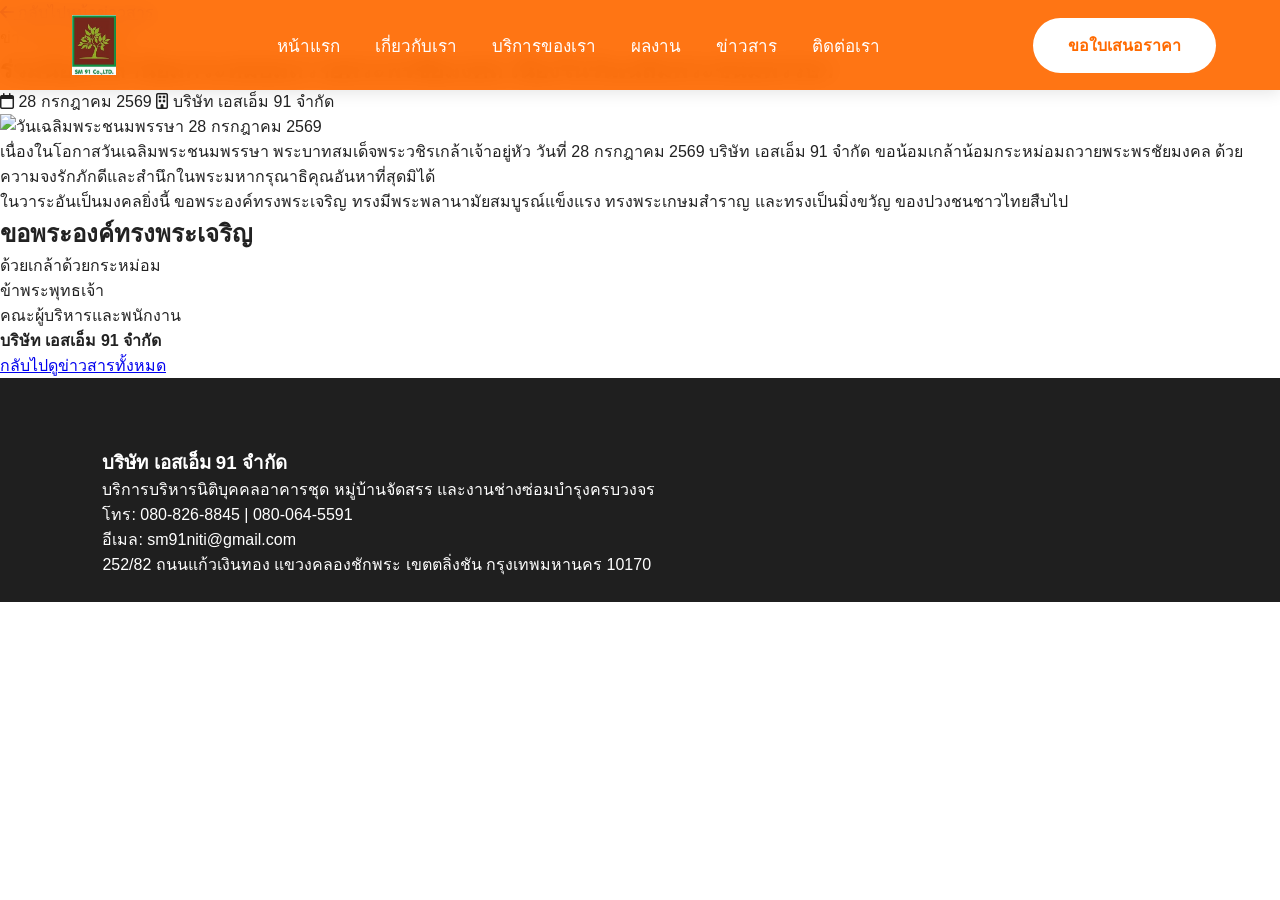
==== news-king-birthday-2026.html @ 4cb9921c "Add files via upload" ====
<!DOCTYPE html>
<html lang="th">
<head>
    <meta charset="UTF-8">
    <meta name="viewport" content="width=device-width, initial-scale=1.0">

    <title>วันเฉลิมพระชนมพรรษา 28 กรกฎาคม 2569 | บริษัท เอสเอ็ม 91 จำกัด</title>

    <meta
        name="description"
        content="บริษัท เอสเอ็ม 91 จำกัด ร่วมน้อมเกล้าน้อมกระหม่อมถวายพระพรชัยมงคล เนื่องในวันเฉลิมพระชนมพรรษา 28 กรกฎาคม 2569"
    >

    <link rel="stylesheet" href="css/style.css">
    <link rel="stylesheet" href="css/responsive.css">
<link rel="stylesheet"
href="https://cdnjs.cloudflare.com/ajax/libs/font-awesome/6.7.2/css/all.min.css"></head>

<body>

<header>
    <nav class="navbar">
        <a href="index.html" class="logo">
            <img src="images/logo.png" alt="SM91 Logo">
        </a>

        <ul class="nav-menu">
            <li><a href="index.html">หน้าแรก</a></li>
            <li><a href="about.html">เกี่ยวกับเรา</a></li>
            <li><a href="services.html">บริการของเรา</a></li>
            <li><a href="portfolio.html">ผลงาน</a></li>
            <li><a href="news.html" class="active">ข่าวสาร</a></li>
            <li><a href="contact.html">ติดต่อเรา</a></li>
        </ul>

        <a href="quotation.html" class="quote-btn">ขอใบเสนอราคา</a>
    </nav>
</header>

<main class="article-page">

    <article class="article-container">

        <a href="news.html" class="back-to-news">
            <i class="fa-solid fa-arrow-left"></i>
            กลับไปหน้าข่าวสาร
        </a>

        <div class="article-header">

            <span class="article-category">
                ข่าวประชาสัมพันธ์
            </span>

            <h1>
                ร่วมน้อมเกล้าน้อมกระหม่อมถวายพระพรชัยมงคล
                เนื่องในวันเฉลิมพระชนมพรรษา
            </h1>

            <div class="article-meta">
                <span>
                    <i class="fa-regular fa-calendar"></i>
                    28 กรกฎาคม 2569
                </span>

                <span>
                    <i class="fa-regular fa-building"></i>
                    บริษัท เอสเอ็ม 91 จำกัด
                </span>
            </div>

        </div>

        <div class="article-image-box">
            <img
                src="images/king-birthday-2026.jpg"
                alt="วันเฉลิมพระชนมพรรษา 28 กรกฎาคม 2569"
                class="article-cover"
            >
        </div>

        <div class="article-content">

            <p>
                เนื่องในโอกาสวันเฉลิมพระชนมพรรษา
                พระบาทสมเด็จพระวชิรเกล้าเจ้าอยู่หัว
                วันที่ 28 กรกฎาคม 2569 บริษัท เอสเอ็ม 91 จำกัด
                ขอน้อมเกล้าน้อมกระหม่อมถวายพระพรชัยมงคล
                ด้วยความจงรักภักดีและสำนึกในพระมหากรุณาธิคุณอันหาที่สุดมิได้
            </p>

            <p>
                ในวาระอันเป็นมงคลยิ่งนี้ ขอพระองค์ทรงพระเจริญ
                ทรงมีพระพลานามัยสมบูรณ์แข็งแรง
                ทรงพระเกษมสำราญ และทรงเป็นมิ่งขวัญ
                ของปวงชนชาวไทยสืบไป
            </p>

            <div class="royal-blessing">

                <div class="royal-line"></div>

                <h2>ขอพระองค์ทรงพระเจริญ</h2>

                <p>
                    ด้วยเกล้าด้วยกระหม่อม
                </p>

                <p>
                    ข้าพระพุทธเจ้า<br>
                    คณะผู้บริหารและพนักงาน<br>
                    <strong>บริษัท เอสเอ็ม 91 จำกัด</strong>
                </p>

                <div class="royal-line"></div>

            </div>

        </div>

        <div class="article-footer-nav">
            <a href="news.html" class="article-back-btn">
                กลับไปดูข่าวสารทั้งหมด
            </a>
        </div>

    </article>

</main>

<footer class="footer article-footer">
    <div class="footer-content">
        <h3>บริษัท เอสเอ็ม 91 จำกัด</h3>

        <p>
            บริการบริหารนิติบุคคลอาคารชุด หมู่บ้านจัดสรร
            และงานช่างซ่อมบำรุงครบวงจร
        </p>

        <p>โทร: 080-826-8845 | 080-064-5591</p>
        <p>อีเมล: sm91niti@gmail.com</p>

        <p>
            252/82 ถนนแก้วเงินทอง แขวงคลองชักพระ
            เขตตลิ่งชัน กรุงเทพมหานคร 10170
        </p>
    </div>
</footer>

</body>
</html>
---- css/style.css ----
/* ==========================
   RESET
========================== */

*{
    margin:0;
    padding:0;
    box-sizing:border-box;
}

html{
    scroll-behavior:smooth;
}

body{
    font-family:"Noto Sans Thai",sans-serif;
    background:#ffffff;
    color:#222;
}


/* ==========================
   NAVBAR
========================== */

header{

    position:fixed;

    width:100%;

    top:0;

    left:0;

    z-index:999;

    background:rgba(255,106,0,.92);

    backdrop-filter:blur(10px);

    box-shadow:0 3px 15px rgba(0,0,0,.1);

}

.navbar{

    width:90%;

    max-width:1400px;

    margin:auto;

    height:90px;

    display:flex;

    justify-content:space-between;

    align-items:center;

}

.logo{
    display:flex;
    align-items:center;
    gap:15px;
}

.logo img{
    width:60px;
    height:60px;
    object-fit:contain;
}

.logo h2{
    color:white;
    font-size:28px;
    margin:0;
}

.logo p{
    color:white;
    font-size:13px;
    margin:0;
}

.navbar ul{
    display:flex;
    list-style:none;
    gap:35px;
    margin:0;
    padding:0;
}

.navbar ul a{

    color:#fff;

    text-decoration:none;

    font-size:17px;

    transition:.3s;

}

.navbar ul a:hover{

    color:#ffe0c4;

}

.quote-btn{

    background:#fff;

    color:#ff6a00;

    padding:15px 35px;

    border-radius:50px;

    text-decoration:none;

    font-weight:bold;

    transition:.3s;

}

.quote-btn:hover{

    background:#222;

    color:#fff;

}


/* ==========================
   HERO
========================== */

.hero{

    height:100vh;

    background-image:
    linear-gradient(
    rgba(255,106,0,.75),
    rgba(255,106,0,.65)
    ),
    url("../images/hero.jpg");

    background-size:cover;

    background-position:center;

    display:flex;

    justify-content:flex-start;

    align-items:center;

    padding-left:8%;

    position:relative;

}

.hero-content{

    max-width:700px;

    color:white;

    position:relative;

    z-index:2;

}

.hero-content h4{

    font-size:20px;

    margin-bottom:15px;

}

.hero-content h1{

    font-size:72px;

    line-height:1.15;

    margin-bottom:25px;

}

.hero-content p{

    font-size:22px;

    line-height:1.8;

    margin-bottom:40px;

}


/* ==========================
BUTTON
========================== */

.hero-btn{

    display:flex;

    gap:20px;

}

.btn-orange{

    background:white;

    color:#ff6a00;

    padding:18px 40px;

    text-decoration:none;

    border-radius:50px;

    font-weight:bold;

    transition:.3s;

}

.btn-orange:hover{

    background:#222;

    color:white;

}

.btn-white{

    border:2px solid white;

    color:white;

    padding:18px 40px;

    border-radius:50px;

    text-decoration:none;

    transition:.3s;

}

.btn-white:hover{

    background:white;

    color:#ff6a00;

}


/* ==========================
RESPONSIVE
========================== */

@media(max-width:992px){

.navbar ul{

display:none;

}

.hero-content h1{

font-size:48px;

}

.hero-content p{

font-size:18px;

}

.hero-btn{

flex-direction:column;

}

}

/* ==========================
   SERVICES
========================== */

.services{
    padding:100px 8%;
    background:#fff;
}

.section-title{
    text-align:center;
    margin-bottom:60px;
}

.section-title span{
    color:#ff6a00;
    font-size:18px;
    font-weight:600;
}

.section-title h2{
    font-size:52px;
    margin-top:15px;
    color:#222;
}

.service-box{
    display:grid;
    grid-template-columns:repeat(3, minmax(280px, 320px));
    justify-content:center;
    gap:30px;
}

.service-card{
    background:#fff;
    padding:45px 30px;
    border-radius:18px;
    text-align:center;
    box-shadow:0 10px 30px rgba(0,0,0,0.08);

transition:0.3s;
cursor:pointer;
}

.service-card:hover{
    transform:translateY(-10px);
    box-shadow:0 20px 40px rgba(0,0,0,0.12);
}

.service-card i{
    font-size:50px;
    color:#ff6a00;
    margin-bottom:25px;
}

.service-card h3{
    font-size:20px;
    margin-bottom:15px;
    color:#222;
}

.service-card p{
    font-size:16px;
    line-height:1.8;
    color:#555;
}

/* ==========================
   PORTFOLIO
========================== */

.portfolio{
    padding:80px 8% 70px;
    background:#fff;
    position:relative;
}

.portfolio-box{
    overflow:hidden;
    width:100%;
    position:relative;
}

.portfolio-track{
    display:flex;
    gap:30px;
    transition:transform .5s ease;
}

.portfolio-card{
     min-width:calc((100% - 60px) / 3);
    background:#fff;
    border-radius:20px;
    overflow:hidden;
    box-shadow:0 10px 30px rgba(0,0,0,.08);
}

.portfolio-card img{
    width:100%;
    height:260px;
    object-fit:cover;
    border-radius:8px;
}

.portfolio-card h3{
    padding:20px 25px 25px;
    font-size:20px;
    color:#222;
}
/* ===== Slider Button ===== */

.portfolio{
    position:relative;
}

.slider-btn{
    position:absolute;
    top:34%;
    transform:translateY(-50%);
    width:55px;
    height:55px;
    border-radius:50%;
    border:none;
    background:#ff6a00;
    color:#fff;
    font-size:34px;
    cursor:pointer;
    z-index:10;
    box-shadow:0 10px 25px rgba(0,0,0,.18);
    transition:.3s;
}

.slider-btn:hover{
    background:#222;
    transform:translateY(-50%) scale(1.08);
}

.slider-btn.prev{
    left:55px;
}

.slider-btn.next{
    right:55px;
}

.slider-dots{
    display:flex;
    justify-content:center;
    gap:10px;
    margin-top:30px;
    position:relative;
    z-index:2;
}

.dot{
    width:10px;
    height:10px;
    border-radius:50%;
    background:#ddd;
}

.dot.active{
    background:#ff6a00;
}


/* =========================
   ABOUT
========================= */

.about{
    padding:120px 8%;
    display:flex;
    align-items:center;
    justify-content:space-between;
    gap:70px;
    background:#fff;
}

.about-image{
    flex:1;
}

.about-image img{
    width:100%;
    border-radius:20px;
    box-shadow:0 15px 35px rgba(0,0,0,.15);
    transition:.4s;
    cursor:pointer;
}
.about-image img:hover{
    transform:scale(1.05);
}

.about-content{
    flex:1;
}

.about-content span{
    color:#ff6a00;
    font-weight:600;
    font-size:18px;
}

.about-content h2{
    font-size:48px;
    margin:20px 0;
    color:#222;
}

.about-content p{
    color:#666;
    line-height:1.8;
    margin-bottom:25px;
}

.about-content ul{
    list-style:none;
    padding:0;
}

.about-content li{
    margin-bottom:15px;
    font-size:18px;
    color:#333;
}
.about-content li::before{
    content:"✔";
    color:#ff6a00;
    font-weight:bold;
    margin-right:10px;
}

.about-btn{
    display:inline-block;
    margin-top:35px;
    padding:16px 36px;
    background:#ff6a00;
    color:#fff;
    text-decoration:none;
    border-radius:50px;
    font-weight:600;
    transition:.3s;
}

.about-btn:hover{
    background:#222;
    transform:translateY(-3px);
}

/* ==========================
   CONTACT
========================== */

.contact{
    padding:100px 8%;
    background:#f8f8f8;
    text-align:center;
}

.contact-box{
    display:grid;
    grid-template-columns:repeat(5,1fr);
    gap:30px;
    margin-top:60px;
}

.contact-card{
    background:#fff;
    padding:30px 20px;
min-height:420px;
    border-radius:20px;
    text-align:center;
    box-shadow:0 10px 30px rgba(0,0,0,.08);
    transition:.3s;
}

.contact-card:hover{
    transform:translateY(-10px);
    box-shadow:0 20px 40px rgba(0,0,0,.15);
}

.contact-card h3{
    color:#ff6a00;
    font-size:24px;
    margin-bottom:20px;
}

.contact-card p{
    color:#555;
    font-size:17px;
    line-height:1.8;
}

.contact-card i{
    width:70px;
    height:70px;
    line-height:70px;
    background:#ff6a00;
    color:#fff;
    border-radius:50%;
    font-size:30px;
    text-align:center;
    margin-bottom:20px;
}

.contact-btn{
    display:inline-block;
    margin-top:20px;
    padding:12px 28px;
    border-radius:40px;
    text-decoration:none;
    font-weight:600;
    transition:.3s;
}

.contact-btn.orange{
    background:#ff6a00;
    color:#fff;
}

.contact-btn.orange:hover{
    background:#222;
}

.contact-btn.line{
    background:#06C755;
    color:#fff;
}

.contact-btn.line:hover{
    background:#04a847;
}

.line-qr{
    width:120px;
    height:120px;
    display:block;
    margin:15px auto;
    object-fit:contain;
    border-radius:10px;
}

/* ==========================
   FOOTER
========================== */

.footer{
    background:#1f1f1f;
    color:#fff;
    padding:70px 8% 25px;
}

.footer-box{
    display:grid;
    grid-template-columns:repeat(4,1fr);
    gap:40px;
}

.footer-col h3,
.footer-col h4{
    color:#ff6a00;
    margin-bottom:20px;
}

.footer-col p{
    color:#d5d5d5;
    line-height:1.9;
    margin-bottom:10px;
}

.footer-bottom{
    margin-top:40px;
    padding-top:20px;
    border-top:1px solid rgba(255,255,255,.15);
    text-align:center;
    color:#cfcfcf;
}

.footer-social{
    display:flex;
    gap:15px;
    margin-top:25px;
}

.footer-social a{
    width:45px;
    height:45px;
    border-radius:50%;
    background:#333;
    color:#fff;
    display:flex;
    align-items:center;
    justify-content:center;
    text-decoration:none;
    transition:.3s;
    font-size:20px;
}

.footer-social a:hover{
    background:#ff6a00;
    transform:translateY(-5px);
}

/* ==========================
   FLOATING CONTACT
========================== */

.floating-contact{
    position:fixed;
    left:0;
    bottom:0;
    width:100%;
    transform:none;
    display:grid;
    grid-template-columns:repeat(3,1fr);
    gap:0;
    z-index:9999;
}

.floating-contact a{
    color:#fff;
    padding:18px 20px;
    text-align:center;
    text-decoration:none;
    font-weight:600;
    font-size:18px;
    box-shadow:none;
    border-radius:0;
    transition:.3s;
}

.floating-contact a:nth-child(1){
    background:#ff6a00;
}

.floating-contact a:nth-child(2){
    background:#06C755;
}

.floating-contact a:nth-child(3){
    background:#2f63b7;
}

.floating-contact a:hover{
    opacity:.9;
}

.floating-contact i{
    margin-right:10px;
}

/* ==========================
   QUOTATION PAGE
========================== */

.quote-page{
    min-height:100vh;
    background:linear-gradient(135deg,#ff6a00,#ff9a3d);
    display:flex;
    align-items:center;
    justify-content:center;
    padding:60px 8%;
}

.quote-form-box{
    width:100%;
    max-width:650px;
    background:#fff;
    padding:45px;
    border-radius:25px;
    box-shadow:0 20px 50px rgba(0,0,0,.2);
    text-align:center;
}

.quote-form-box h1{
    color:#ff6a00;
    font-size:42px;
    margin-bottom:10px;
}

.quote-form-box p{
    color:#666;
    margin-bottom:30px;
}

.quote-form-box input,
.quote-form-box select,
.quote-form-box textarea{
    width:100%;
    padding:15px;
    margin-bottom:15px;
    border:1px solid #ddd;
    border-radius:12px;
    font-family:"Noto Sans Thai",sans-serif;
    font-size:16px;
}

.quote-form-box button{
    width:100%;
    padding:16px;
    border:none;
    border-radius:50px;
    background:#ff6a00;
    color:#fff;
    font-size:18px;
    font-weight:bold;
    cursor:pointer;
    transition:.3s;
}

.quote-form-box button:hover{
    background:#222;
}

.back-home{
    display:inline-block;
    margin-top:25px;
    color:#ff6a00;
    text-decoration:none;
    font-weight:bold;
}

/* Google Maps */

.contact-map{
    width:100%;
    margin-top:60px;
    border-radius:20px;
    overflow:hidden;
    box-shadow:0 15px 35px rgba(0,0,0,.12);
}

.contact-map iframe{
    width:100%;
    height:450px;
    border:0;
    display:block;
}

/* ==========================
   RESPONSIVE FINAL
========================== */

@media(max-width:992px){

    .navbar{
        height:auto;
        padding:15px 0;
        flex-direction:column;
        gap:15px;
    }

    .navbar ul{
        display:flex;
        flex-wrap:wrap;
        justify-content:center;
        gap:15px;
    }

    .quote-btn{
        padding:12px 25px;
    }

    .hero{
        height:auto;
        padding:160px 8% 80px;
    }

    .hero-content h1{
        font-size:46px;
    }

    .service-box,
    .contact-box,
    .footer-box{
        grid-template-columns:1fr;
    }

     .portfolio-card{
    min-width:100%;
    flex:0 0 100%;
}

    .about{
        flex-direction:column;
        text-align:center;
    }

    .contact-card{
        min-height:auto;
    }

    .floating-contact a{
        font-size:15px;
        padding:14px 10px;
    }
}

@media(max-width:576px){

    .hero-content h1{
        font-size:36px;
    }

    .section-title h2{
        font-size:34px;
    }

    .contact-map iframe{
        height:320px;
    }

    .quote-form-box{
        padding:30px 20px;
    }

    .quote-form-box h1{
        font-size:34px;
    }
}

/* ==========================
   MOBILE MENU
========================== */

.menu-toggle{
    display:none;
    font-size:28px;
    color:#fff;
    cursor:pointer;
}

@media (max-width:992px){

    .menu-toggle{
        display:block;
    }

    .navbar{
        position:relative;
    }

    .navbar ul{
        display:none;
        width:100%;
        flex-direction:column;
        background:#ff6a00;
        padding:20px 0;
        margin-top:15px;
        border-radius:15px;
    }

    .navbar ul.active{
        display:flex;
    }
}

/* LIGHTBOX */

.lightbox{
    display:none;
    position:fixed;
    z-index:10000;
    left:0;
    top:0;
    width:100%;
    height:100%;
    background:rgba(0,0,0,.85);
    align-items:center;
    justify-content:center;
}

.lightbox img{
    max-width:90%;
    max-height:85%;
    border-radius:15px;
}

.lightbox-close{
    position:absolute;
    top:25px;
    right:35px;
    color:#fff;
    font-size:45px;
    cursor:pointer;
}

#home,
#about,
#services,
#portfolio,
#contact{
    scroll-margin-top:120px;
}

/* ===========================
   NEWS
=========================== */

.news{
    padding:100px 8%;
    background:#f9f9f9;
}

.news .section-title{
    text-align:center;
    margin-bottom:60px;
}

.news .section-title span{
    color:#ff6a00;
    font-weight:600;
    letter-spacing:2px;
    text-transform:uppercase;
}

.news .section-title h2{
    font-size:40px;
    margin:15px 0;
    color:#222;
}

.news .section-title p{
    color:#666;
    max-width:700px;
    margin:auto;
    line-height:1.8;
}

.news-box{
    display:grid;
    grid-template-columns:repeat(auto-fit,minmax(320px,1fr));
    gap:30px;
}

.news-card{
    background:#fff;
    border-radius:20px;
    overflow:hidden;
    box-shadow:0 15px 35px rgba(0,0,0,.08);
    transition:.3s;
}

.news-card:hover{
    transform:translateY(-10px);
}

.news-card img{
    width:100%;
    height:230px;
    object-fit:cover;
}

.news-content{
    padding:25px;
}

.news-date{
    color:#ff6a00;
    font-size:14px;
    font-weight:600;
}

.news-content h3{
    margin:15px 0;
    font-size:23px;
    color:#222;
    line-height:1.5;
}

.news-content p{
    color:#666;
    line-height:1.8;
    margin-bottom:25px;
}

.news-btn{
    display:inline-block;
    padding:12px 28px;
    background:#ff6a00;
    color:#fff;
    border-radius:50px;
    text-decoration:none;
    transition:.3s;
}

.news-btn:hover{
    background:#222;
}

/* ==========================
   NEWS PAGE
========================== */

.news-page{
    padding:100px 8%;
    background:#f8f9fa;
}

.news-detail-box{
    display:flex;
    flex-direction:column;
    gap:40px;
    max-width:1100px;
    margin:auto;
}

.news-detail-card{
    background:#fff;
    border-radius:20px;
    overflow:hidden;
    box-shadow:0 10px 30px rgba(0,0,0,.08);
}

.news-detail-card img{
    width:100%;
    height:420px;
    object-fit:cover;
}

.news-detail-card h3{
    padding:30px 30px 10px;
    color:#ff6a00;
    font-size:32px;
}

.news-detail-card p{
    padding:0 30px 30px;
    color:#555;
    line-height:1.9;
    font-size:18px;
}

@media (max-width: 992px){
    .service-box{
        grid-template-columns:1fr;
        justify-items:center;
    }

    .card{
        width:100%;
        max-width:350px;
    }
}

.required{
    color:#e53935;
    font-weight:bold;
    margin-left:4px;
}

.form-group{
    display:flex;
    flex-direction:column;
    margin-bottom:18px;
}

.form-group label{
    font-weight:600;
    margin-bottom:8px;
    color:#333;
}

.quote-form-box label{
    display:block;
    margin:18px 0 8px;
    font-weight:600;
    color:#333;
}

.required::after{
    content:" *";
    color:red;
}

.quote-form-box label{
    display:block;
    text-align:left;
    margin:14px 0 7px;
    font-weight:600;
    color:#333;
}

.red-star{
    color:red;
}
---- css/responsive.css ----
/* ==============================
   รองรับหน้าจอแท็บเล็ตและมือถือ
============================== */

@media (max-width: 992px) {

    header,
    .navbar {
        padding-left: 5%;
        padding-right: 5%;
    }

    .hero {
        min-height: auto;
        padding: 130px 5% 70px;
    }

    .hero-content {
        width: 100%;
        max-width: 700px;
    }

    .hero-content h1 {
        font-size: 42px;
        line-height: 1.3;
    }

    .hero-content p {
        font-size: 18px;
    }

    .services,
    .about,
    .projects,
    .news,
    .contact,
    .quote-section {
        padding-left: 5%;
        padding-right: 5%;
    }

    .service-box {
        grid-template-columns: repeat(2, 1fr);
    }

    .about-container {
        gap: 35px;
    }

    .about-image,
    .about-content {
        width: 100%;
    }
}


/* ==============================
   รองรับหน้าจอมือถือ
============================== */

@media (max-width: 768px) {

    body {
        overflow-x: hidden;
    }

    header,
    .navbar {
        height: auto;
        min-height: 75px;
    }

    .navbar {
        padding: 12px 5%;
        flex-wrap: wrap;
    }

    .logo img {
        max-width: 120px;
        height: auto;
    }

    .nav-links {
    display: none;
    width: 100%;
    flex-direction: column;
    align-items: center;
    gap: 0;
    margin-top: 12px;
}

.nav-links.active {
    display: flex;
}

.menu-toggle {
    display: block;
    cursor: pointer;
    font-size: 26px;
}
    .nav-links li {
        width: 100%;
        text-align: center;
    }

    .nav-links a {
        display: block;
        width: 100%;
        padding: 10px 5px;
    }

    .hero {
        padding: 150px 20px 60px;
        text-align: center;
        background-position: center;
    }

    .hero-content {
        margin: 0 auto;
    }

    .hero-content h1 {
        font-size: 32px;
        line-height: 1.35;
    }

    .hero-content p {
        font-size: 16px;
        line-height: 1.7;
    }

    .hero-buttons {
        display: flex;
        flex-direction: column;
        align-items: center;
        gap: 12px;
    }

    .hero-buttons a,
    .hero-buttons button {
        width: 100%;
        max-width: 300px;
        margin: 0;
    }

    .services,
    .about,
    .projects,
    .news,
    .contact,
    .quote-section {
        padding: 60px 20px;
    }

    .services h2,
    .about h2,
    .projects h2,
    .news h2,
    .contact h2,
    .quote-section h2 {
        font-size: 30px;
        line-height: 1.35;
    }

    .service-box {
        grid-template-columns: 1fr;
        gap: 20px;
    }

    .card {
        padding: 30px 20px;
    }

    .about-container {
        flex-direction: column;
    }

    .about-image img {
        width: 100%;
        height: auto;
    }

    .project-slider,
    .slider-container {
        width: 100%;
        overflow: hidden;
    }

    .project-card,
    .slide {
        min-width: 100%;
    }

    .slider-btn,
    .prev,
    .next {
        width: 42px;
        height: 42px;
    }

    .news-container,
    .news-grid {
        grid-template-columns: 1fr;
    }

    .contact-container {
        flex-direction: column;
    }

    .contact-info,
    .contact-map {
        width: 100%;
    }

    .contact-map iframe {
        width: 100%;
        min-height: 320px;
    }

    .quote-form-box {
        width: 100%;
        padding: 25px 18px;
    }

    .quote-form-box input,
    .quote-form-box select,
    .quote-form-box textarea,
    .quote-form-box button {
        width: 100%;
        box-sizing: border-box;
    }

    footer {
        padding: 35px 20px;
        text-align: center;
    }
}


/* ==============================
   รองรับมือถือหน้าจอเล็ก
============================== */

@media (max-width: 480px) {

    .hero {
        padding-top: 165px;
    }

    .hero-content h1 {
        font-size: 27px;
    }

    .hero-content p {
        font-size: 15px;
    }

    .services h2,
    .about h2,
    .projects h2,
    .news h2,
    .contact h2,
    .quote-section h2 {
        font-size: 26px;
    }

    .card h3 {
        font-size: 21px;
    }

    .quote-form-box {
        padding: 22px 15px;
    }
}
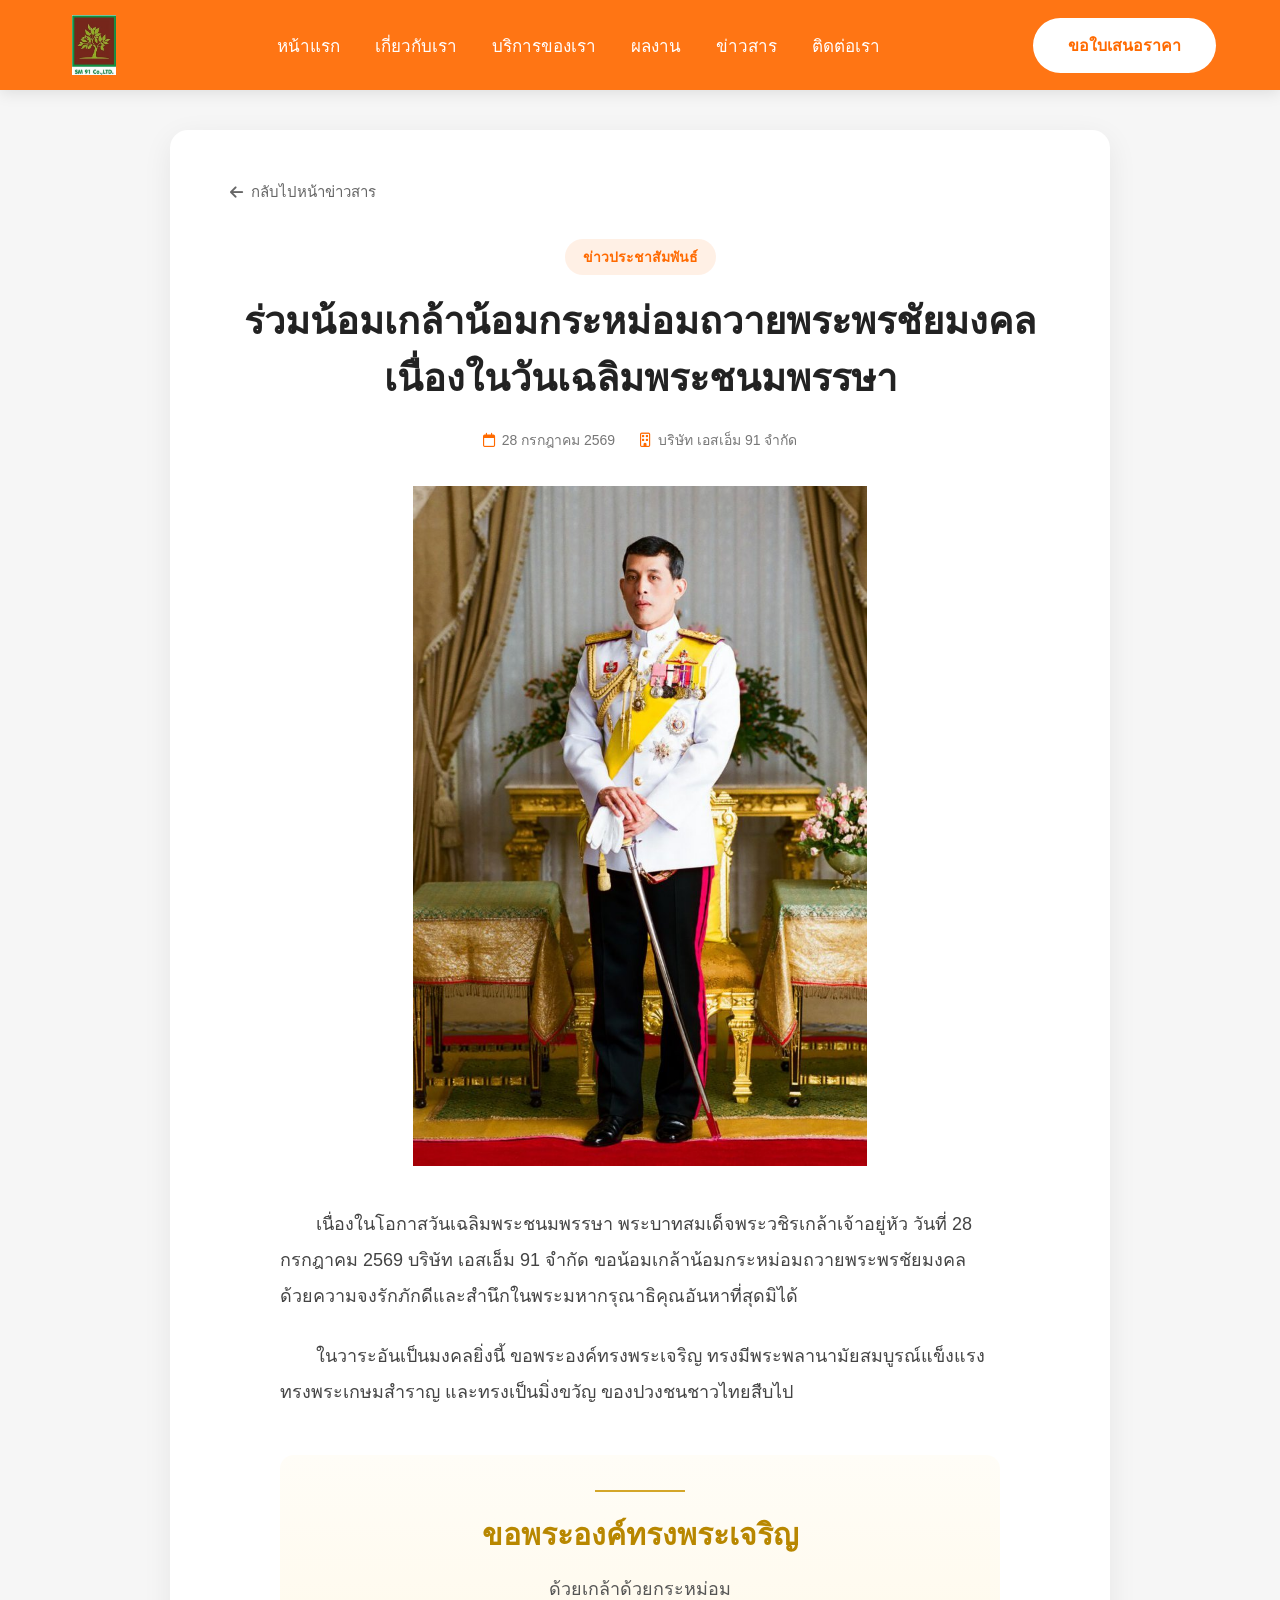
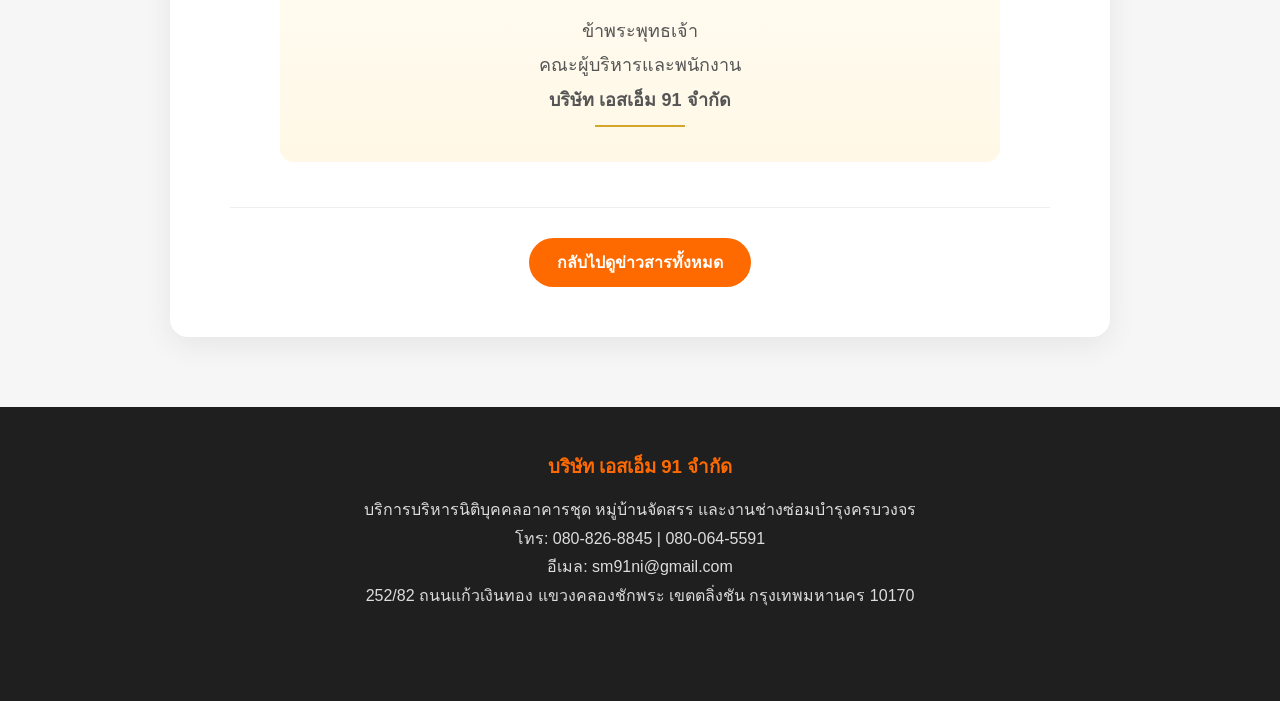
==== commit fdfb2868: "Add files via upload" ====
--- a/news-king-birthday-2026.html
+++ b/news-king-birthday-2026.html
@@ -138,7 +138,7 @@
         </p>
 
         <p>โทร: 080-826-8845 | 080-064-5591</p>
-        <p>อีเมล: sm91niti@gmail.com</p>
+        <p>อีเมล: sm91ni@gmail.com</p>
 
         <p>
             252/82 ถนนแก้วเงินทอง แขวงคลองชักพระ
--- a/css/style.css
+++ b/css/style.css
@@ -997,6 +997,7 @@
 #about,
 #services,
 #portfolio,
+#news,
 #contact{
     scroll-margin-top:120px;
 }
@@ -1035,10 +1036,24 @@
     line-height:1.8;
 }
 
+.news-slider{
+    position:relative;
+}
+
+.news-slider-window{
+    width:100%;
+    overflow:hidden;
+    margin:0;
+}
+
 .news-box{
-    display:grid;
-    grid-template-columns:repeat(auto-fit,minmax(320px,1fr));
+    display:flex;
     gap:30px;
+    transition:transform .4s ease;
+}
+
+.news-card{
+    flex:0 0 calc((100% - 60px)/3);
 }
 
 .news-card{
@@ -1123,7 +1138,8 @@
 .news-detail-card img{
     width:100%;
     height:420px;
-    object-fit:cover;
+    object-fit:contain;
+background:#fff;
 }
 
 .news-detail-card h3{
@@ -1193,3 +1209,395 @@
     color:red;
 }
 
+.news-detail-link{
+    display:block;
+    text-decoration:none;
+    color:inherit;
+}
+
+.news-detail-link:hover .news-detail-card{
+    transform:translateY(-5px);
+    transition:.3s;
+}
+
+.read-more{
+    color:#ff6a00;
+    font-weight:bold;
+}
+
+/* ป๊อปอัปวันเฉลิมพระชนมพรรษา */
+.royal-popup {
+    position: fixed;
+    inset: 0;
+    z-index: 99999;
+    display: none;
+    justify-content: center;
+    align-items: center;
+    padding: 20px;
+    background: rgba(0, 0, 0, 0.75);
+}
+
+.royal-popup.show {
+    display: flex;
+}
+
+.royal-popup-box {
+    position: relative;
+    width: 100%;
+    max-width: 520px;
+    max-height: 90vh;
+    overflow-y: auto;
+    padding: 25px;
+    border-radius: 16px;
+    background: #ffffff;
+    text-align: center;
+    box-sizing: border-box;
+}
+
+.royal-popup-box img {
+    display: block;
+    width: 100%;
+    max-height: 430px;
+    margin-bottom: 20px;
+    border-radius: 10px;
+    object-fit: contain;
+}
+
+.royal-popup-box h2 {
+    margin: 0 0 10px;
+    color: #d49b00;
+    font-size: 32px;
+}
+
+.royal-popup-box p {
+    margin: 0 0 15px;
+    line-height: 1.8;
+}
+
+.royal-popup-company {
+    font-size: 14px;
+}
+
+.royal-popup-close {
+    position: absolute;
+    top: 8px;
+    right: 12px;
+    z-index: 2;
+    border: none;
+    background: transparent;
+    color: #333333;
+    font-size: 36px;
+    cursor: pointer;
+}
+
+.royal-popup-btn {
+    display: inline-block;
+    padding: 10px 24px;
+    border-radius: 25px;
+    background: #ff6a00;
+    color: #ffffff;
+    text-decoration: none;
+}
+
+@media screen and (max-width: 600px) {
+    .royal-popup-box {
+        padding: 18px;
+    }
+
+    .royal-popup-box h2 {
+        font-size: 26px;
+    }
+
+    .royal-popup-box img {
+        max-height: 55vh;
+    }
+}
+
+/* =========================
+   News Article Page
+========================= */
+
+.article-page {
+    padding: 130px 20px 70px;
+    background: #f6f6f6;
+}
+
+.article-container {
+    width: 100%;
+    max-width: 940px;
+    margin: 0 auto;
+    padding: 50px 60px;
+    background: #ffffff;
+    border-radius: 18px;
+    box-shadow: 0 8px 30px rgba(0, 0, 0, 0.07);
+    box-sizing: border-box;
+}
+
+.back-to-news {
+    display: inline-flex;
+    align-items: center;
+    gap: 8px;
+    margin-bottom: 35px;
+    color: #666666;
+    font-size: 15px;
+    text-decoration: none;
+    transition: 0.2s;
+}
+
+.back-to-news:hover {
+    color: #ff6a00;
+}
+
+.article-header {
+    max-width: 800px;
+    margin: 0 auto 35px;
+    text-align: center;
+}
+
+.article-category {
+    display: inline-block;
+    margin-bottom: 18px;
+    padding: 7px 18px;
+    border-radius: 30px;
+    background: rgba(255, 106, 0, 0.1);
+    color: #ff6a00;
+    font-size: 14px;
+    font-weight: 600;
+}
+
+.article-header h1 {
+    margin: 0 0 22px;
+    color: #222222;
+    font-size: 38px;
+    font-weight: 700;
+    line-height: 1.5;
+}
+
+.article-meta {
+    display: flex;
+    justify-content: center;
+    flex-wrap: wrap;
+    gap: 12px 25px;
+    color: #777777;
+    font-size: 14px;
+}
+
+.article-meta span {
+    display: inline-flex;
+    align-items: center;
+    gap: 7px;
+}
+
+.article-meta i {
+    color: #ff6a00;
+}
+
+.article-image-box {
+    width: 100%;
+    max-width: 720px;
+    margin: 0 auto 40px;
+    text-align: center;
+}
+
+.article-cover {
+    display: block;
+    width: 100%;
+    max-height: 680px;
+    margin: 0 auto;
+    border-radius: 14px;
+    object-fit: contain;
+}
+
+.article-content {
+    width: 100%;
+    max-width: 720px;
+    margin: 0 auto;
+    color: #444444;
+    font-size: 18px;
+    line-height: 2;
+}
+
+.article-content > p {
+    margin: 0 0 24px;
+    text-align: left;
+    text-indent: 2em;
+}
+
+.royal-blessing {
+    margin-top: 45px;
+    padding: 35px 25px;
+    background: linear-gradient(
+        180deg,
+        #fffdf7 0%,
+        #fff8e6 100%
+    );
+    border-radius: 14px;
+    text-align: center;
+}
+
+.royal-blessing h2 {
+    margin: 20px 0 15px;
+    color: #b88700;
+    font-size: 30px;
+    line-height: 1.5;
+}
+
+.royal-blessing p {
+    margin: 8px 0;
+    color: #555555;
+    line-height: 1.9;
+}
+
+.royal-line {
+    width: 90px;
+    height: 2px;
+    margin: 0 auto;
+    background: #d4a629;
+}
+
+.article-footer-nav {
+    margin-top: 45px;
+    padding-top: 30px;
+    border-top: 1px solid #eeeeee;
+    text-align: center;
+}
+
+.article-back-btn {
+    display: inline-block;
+    padding: 12px 28px;
+    border-radius: 30px;
+    background: #ff6a00;
+    color: #ffffff;
+    font-weight: 600;
+    text-decoration: none;
+    transition: 0.2s;
+}
+
+.article-back-btn:hover {
+    background: #e85f00;
+    transform: translateY(-2px);
+}
+
+@media screen and (max-width: 768px) {
+    .article-page {
+        padding: 35px 14px;
+    }
+
+    .article-container {
+        padding: 30px 20px;
+        border-radius: 12px;
+    }
+
+    .back-to-news {
+        margin-bottom: 25px;
+    }
+
+    .article-header h1 {
+        font-size: 27px;
+        line-height: 1.55;
+    }
+
+    .article-meta {
+        flex-direction: column;
+        align-items: center;
+        gap: 8px;
+    }
+
+    .article-image-box {
+        margin-bottom: 28px;
+    }
+
+    .article-cover {
+        border-radius: 10px;
+    }
+
+    .article-content {
+        font-size: 16px;
+        line-height: 1.9;
+    }
+
+    .article-content > p {
+        text-indent: 1.5em;
+    }
+
+    .royal-blessing {
+        margin-top: 32px;
+        padding: 28px 16px;
+    }
+
+    .royal-blessing h2 {
+        font-size: 24px;
+    }
+}
+
+/* Footer หน้าบทความ */
+.article-footer {
+    padding: 45px 20px 90px;
+    background: #1f1f1f;
+    color: #ffffff;
+    text-align: center;
+}
+
+.article-footer .footer-content {
+    max-width: 850px;
+    margin: 0 auto;
+}
+
+.article-footer h3 {
+    color: #ff6a00;
+    margin-bottom: 15px;
+}
+
+.article-footer p {
+    color: #dddddd;
+    line-height: 1.8;
+}
+
+.news-card img.royal-news-image{
+    height:230px;
+    object-fit:contain;
+    object-position:center;
+    background:#ffffff;
+}
+
+.news-card img.royal-news-image{
+    object-fit:contain;
+    object-position:center;
+    background:#fff;
+}
+
+/* ===== NEWS SLIDER BUTTON ===== */
+
+.news-slider{
+    position:relative;
+}
+
+.news-slider-btn{
+    position:absolute;
+    top:35%;
+    transform:translateY(-50%);
+    width:55px;
+    height:55px;
+    border:none;
+    border-radius:50%;
+    background:#ff6a00;
+    color:#fff;
+    font-size:34px;
+    cursor:pointer;
+    z-index:20;
+    box-shadow:0 10px 25px rgba(0,0,0,.18);
+    transition:.3s;
+}
+
+.news-slider-btn:hover{
+    background:#222;
+    transform:translateY(-50%) scale(1.08);
+}
+
+.news-prev{
+    left:-60px;
+}
+
+.news-next{
+    right:-60px;
+}
--- a/css/responsive.css
+++ b/css/responsive.css
@@ -271,4 +271,9 @@
     .quote-form-box {
         padding: 22px 15px;
     }
+}
+
+.read-more{
+    display:inline-block;
+    margin-top:10px;
 }
